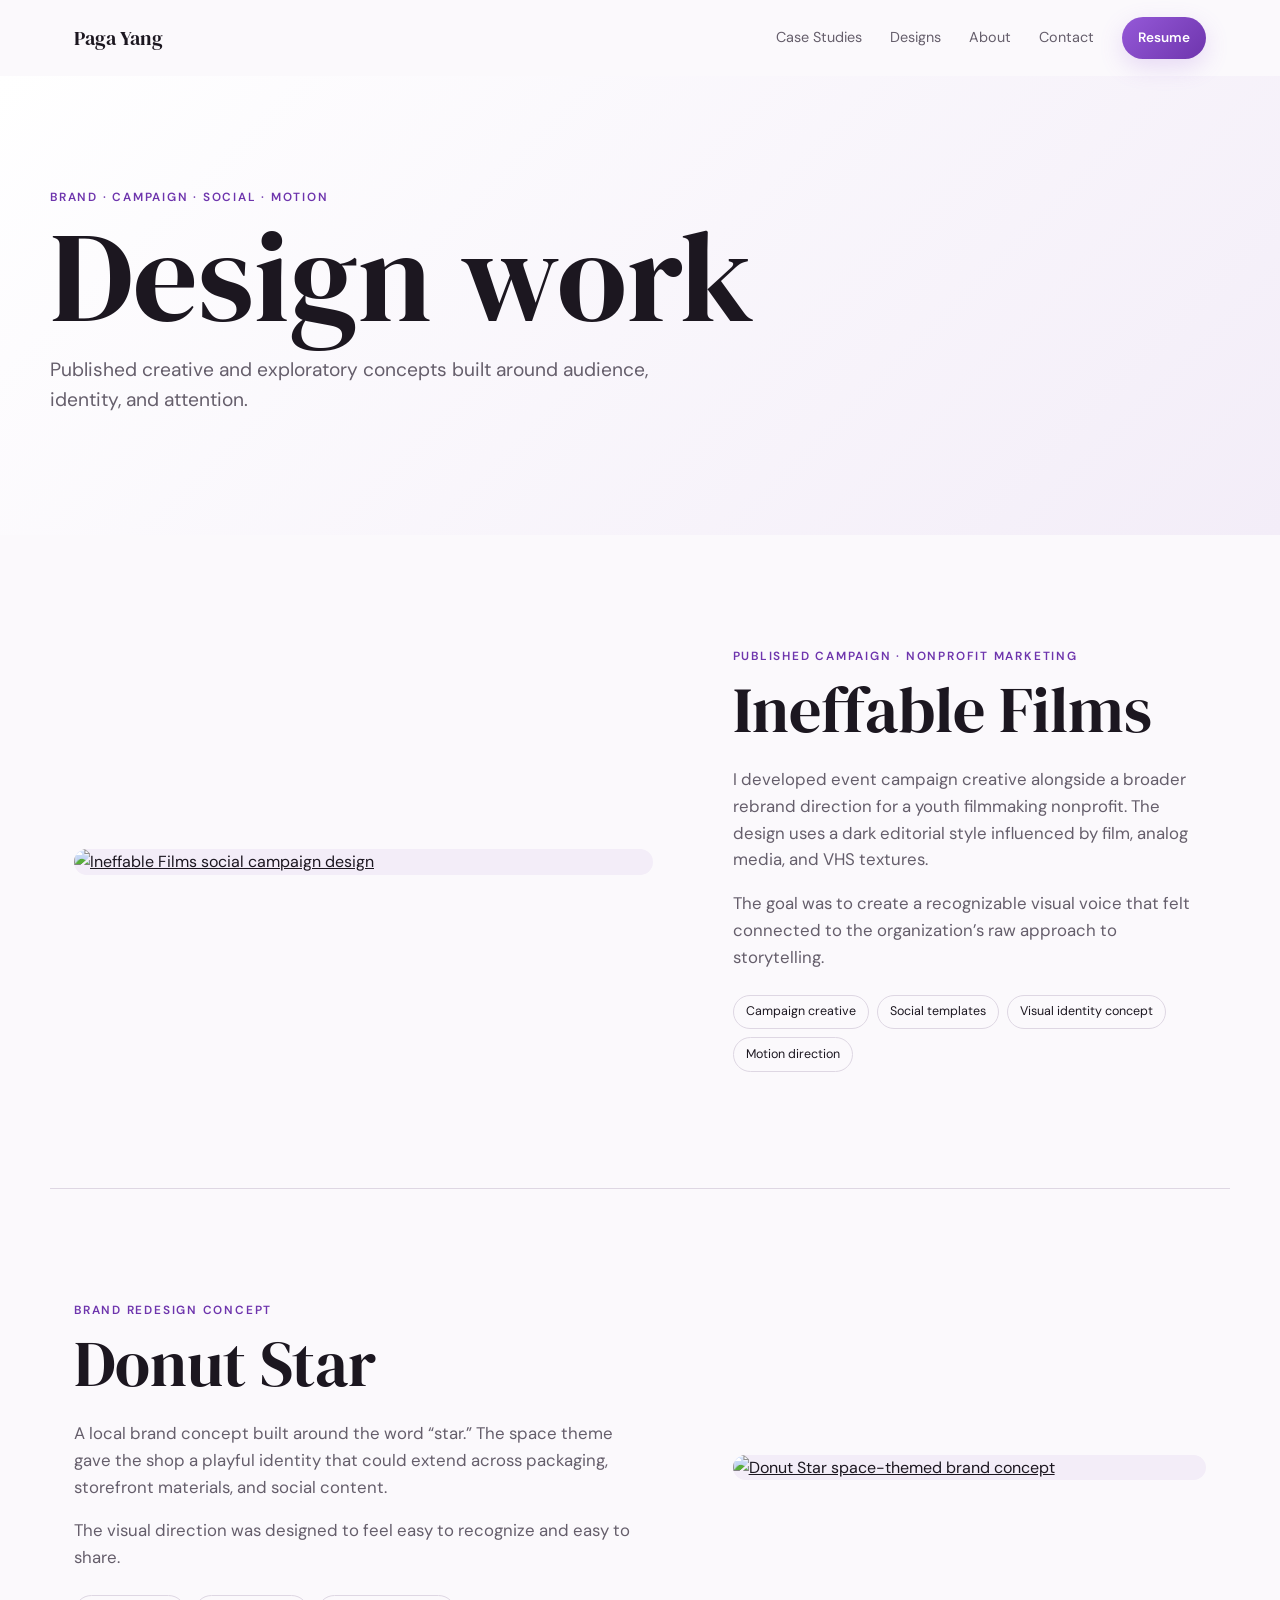
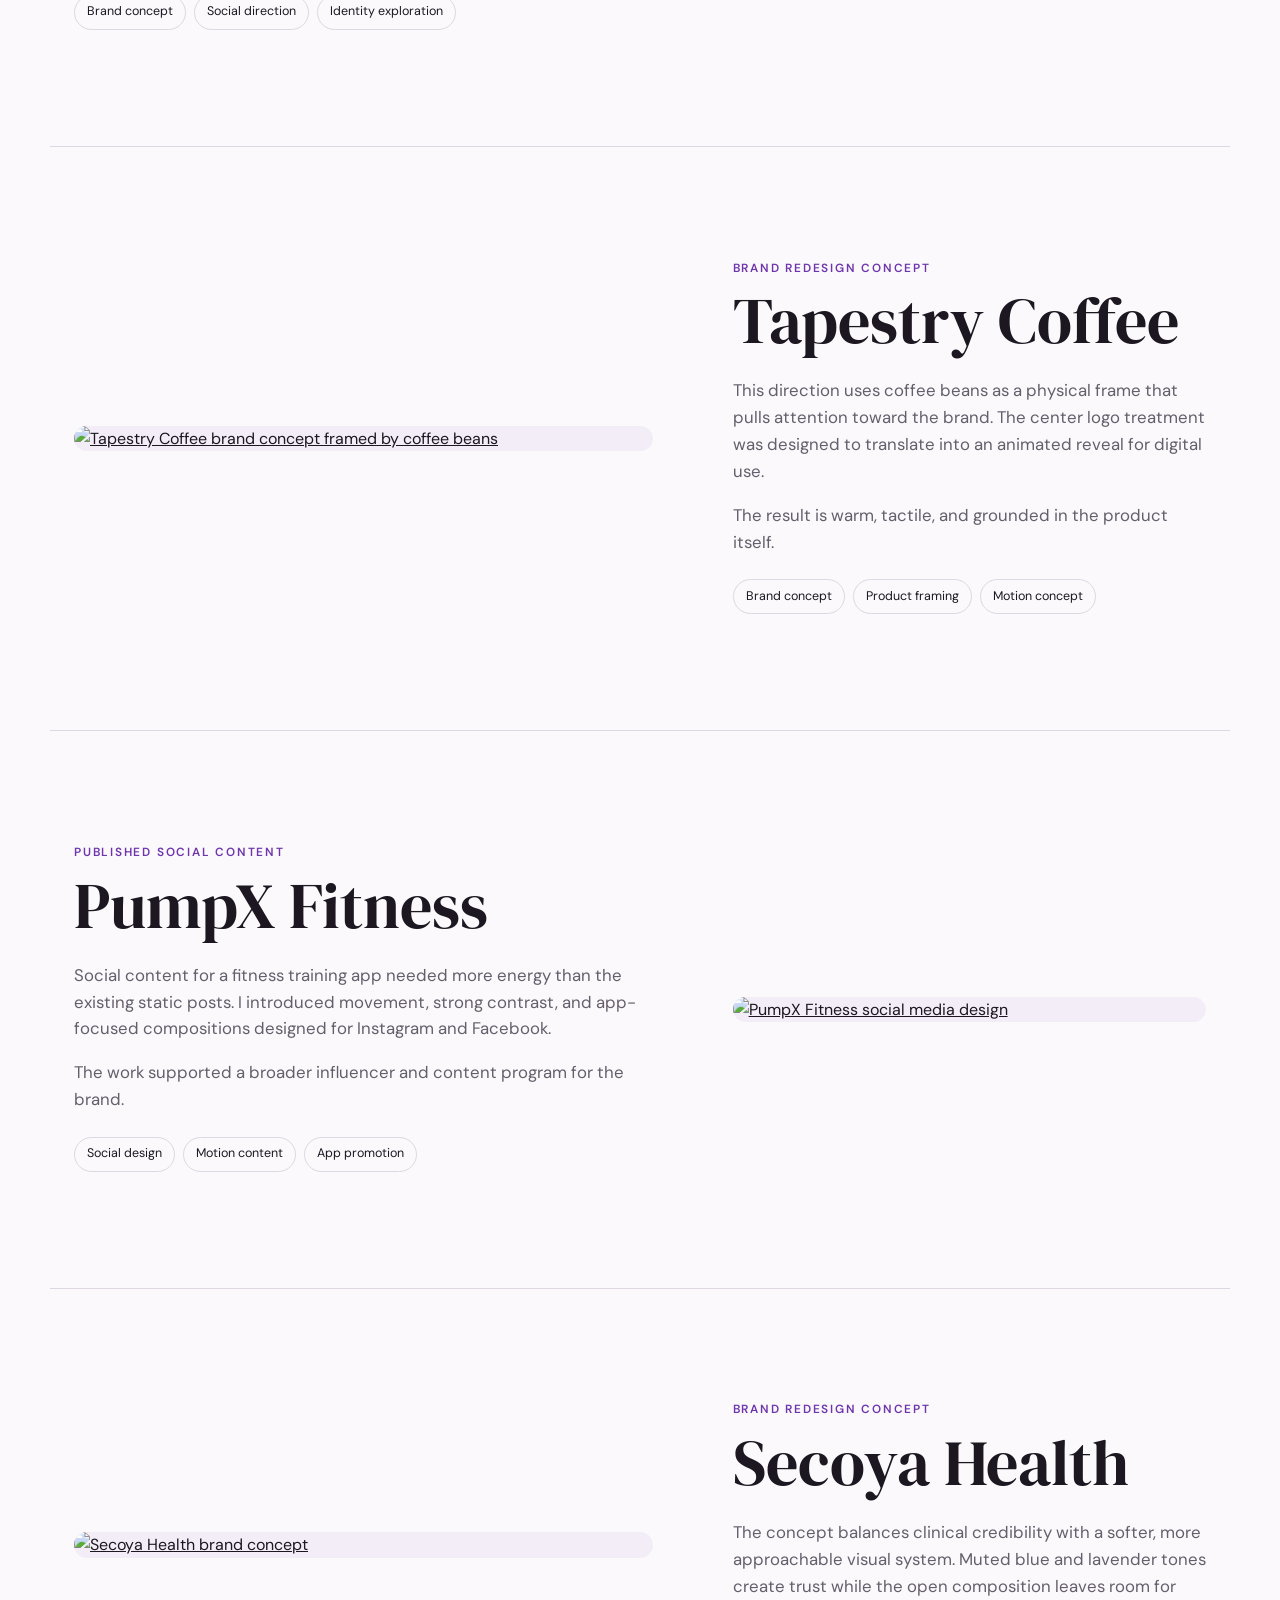
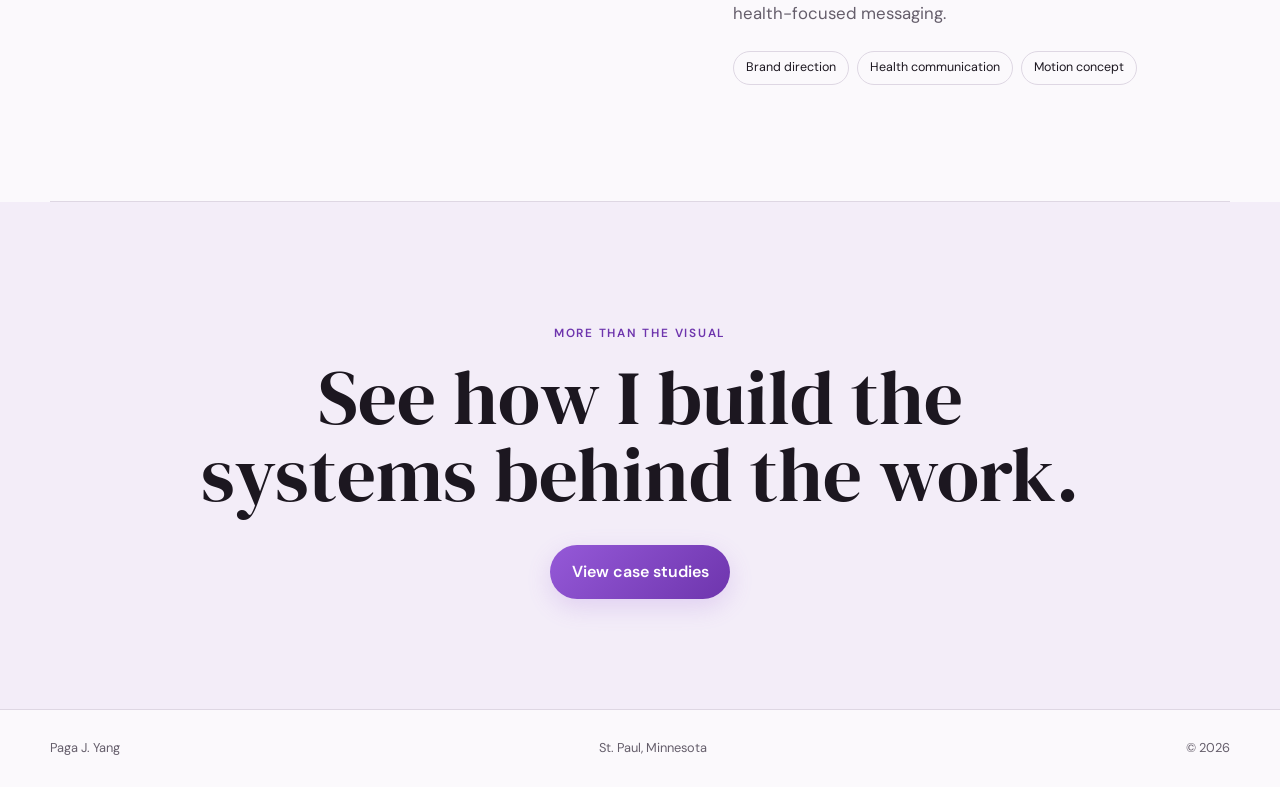
==== designs.html @ aa52af0d "Add files via upload" ====
<!doctype html>
<html lang="en">
<head>
  <meta charset="utf-8">
  <meta name="viewport" content="width=device-width,initial-scale=1">
  <meta name="description" content="Brand, campaign, social, and visual design work by Paga Yang.">
  <title>Design Work | Paga Yang</title>
  <link rel="stylesheet" href="styles.css">
</head>
<body>
  <a class="skip-link" href="#main">Skip to content</a>
  <header class="site-header">
    <a class="wordmark" href="index.html">Paga Yang</a>
    <button class="menu-button" aria-expanded="false" aria-controls="site-nav">Menu</button>
    <nav id="site-nav" aria-label="Primary navigation"><a href="index.html#work">Case Studies</a><a href="designs.html" aria-current="page">Designs</a><a href="index.html#about">About</a><a href="index.html#contact">Contact</a></nav>
    <a class="button button-small header-cta" href="assets/Paga_Yang_Resume.docx" download>Resume</a>
  </header>

  <main id="main">
    <section class="design-hero"><p class="eyebrow">Brand · Campaign · Social · Motion</p><h1>Design work</h1><p>Published creative and exploratory concepts built around audience, identity, and attention.</p></section>

    <section class="design-showcase" id="ineffable-films">
      <div class="design-visual"><a href="assets/ineffable-films.webp" target="_blank" rel="noreferrer"><img src="assets/ineffable-films.webp" alt="Ineffable Films social campaign design" loading="lazy"></a></div>
      <div class="design-copy"><p class="kicker">Published campaign · Nonprofit marketing</p><h2>Ineffable Films</h2><p>I developed event campaign creative alongside a broader rebrand direction for a youth filmmaking nonprofit. The design uses a dark editorial style influenced by film, analog media, and VHS textures.</p><p>The goal was to create a recognizable visual voice that felt connected to the organization’s raw approach to storytelling.</p><ul><li>Campaign creative</li><li>Social templates</li><li>Visual identity concept</li><li>Motion direction</li></ul></div>
    </section>

    <section class="design-showcase design-reverse" id="donut-star">
      <div class="design-visual"><a href="assets/donut-star.webp" target="_blank" rel="noreferrer"><img src="assets/donut-star.webp" alt="Donut Star space-themed brand concept" loading="lazy"></a></div>
      <div class="design-copy"><p class="kicker">Brand redesign concept</p><h2>Donut Star</h2><p>A local brand concept built around the word “star.” The space theme gave the shop a playful identity that could extend across packaging, storefront materials, and social content.</p><p>The visual direction was designed to feel easy to recognize and easy to share.</p><ul><li>Brand concept</li><li>Social direction</li><li>Identity exploration</li></ul></div>
    </section>

    <section class="design-showcase" id="tapestry-coffee">
      <div class="design-visual"><a href="assets/tapestry-coffee.webp" target="_blank" rel="noreferrer"><img src="assets/tapestry-coffee.webp" alt="Tapestry Coffee brand concept framed by coffee beans" loading="lazy"></a></div>
      <div class="design-copy"><p class="kicker">Brand redesign concept</p><h2>Tapestry Coffee</h2><p>This direction uses coffee beans as a physical frame that pulls attention toward the brand. The center logo treatment was designed to translate into an animated reveal for digital use.</p><p>The result is warm, tactile, and grounded in the product itself.</p><ul><li>Brand concept</li><li>Product framing</li><li>Motion concept</li></ul></div>
    </section>

    <section class="design-showcase design-reverse" id="pumpx">
      <div class="design-visual"><a href="assets/pumpx.webp" target="_blank" rel="noreferrer"><img src="assets/pumpx.webp" alt="PumpX Fitness social media design" loading="lazy"></a></div>
      <div class="design-copy"><p class="kicker">Published social content</p><h2>PumpX Fitness</h2><p>Social content for a fitness training app needed more energy than the existing static posts. I introduced movement, strong contrast, and app-focused compositions designed for Instagram and Facebook.</p><p>The work supported a broader influencer and content program for the brand.</p><ul><li>Social design</li><li>Motion content</li><li>App promotion</li></ul></div>
    </section>

    <section class="design-showcase" id="secoya-health">
      <div class="design-visual"><a href="assets/secoya-health.webp" target="_blank" rel="noreferrer"><img src="assets/secoya-health.webp" alt="Secoya Health brand concept" loading="lazy"></a></div>
      <div class="design-copy"><p class="kicker">Brand redesign concept</p><h2>Secoya Health</h2><p>The concept balances clinical credibility with a softer, more approachable visual system. Muted blue and lavender tones create trust while the open composition leaves room for health-focused messaging.</p><ul><li>Brand direction</li><li>Health communication</li><li>Motion concept</li></ul></div>
    </section>

    <section class="design-cta"><p class="section-number">More than the visual</p><h2>See how I build the systems behind the work.</h2><a class="button" href="index.html#work">View case studies</a></section>
  </main>
  <footer><span>Paga J. Yang</span><span>St. Paul, Minnesota</span><span>© <span id="year"></span></span></footer>
  <script src="script.js"></script>
</body>
</html>
---- styles.css ----
@import url('https://fonts.googleapis.com/css2?family=DM+Sans:wght@400;500;600&family=DM+Serif+Display:ital@0;1&display=swap');
:root{--ink:#1c1720;--muted:#655e6b;--paper:#fbf9fc;--lav:#f3edf8;--purple:#9559d8;--deep:#6e35ad;--line:#ded7e3;--white:#fff;--max:1180px}
*{box-sizing:border-box}html{scroll-behavior:smooth}body{margin:0;background:var(--paper);color:var(--ink);font-family:"DM Sans",sans-serif;line-height:1.6}a{color:inherit}img{max-width:100%;display:block}.skip-link{position:absolute;left:-9999px}.skip-link:focus{left:1rem;top:1rem;z-index:20;background:#fff;padding:.75rem}.site-header{height:76px;max-width:var(--max);margin:auto;padding:0 24px;display:flex;align-items:center;gap:28px}.wordmark{font-family:"DM Serif Display",serif;font-size:1.25rem;text-decoration:none;margin-right:auto}.site-header nav{display:flex;gap:28px}.site-header nav a{text-decoration:none;font-size:.9rem;color:var(--muted)}.site-header nav a:hover{color:var(--purple)}.menu-button{display:none;background:none;border:1px solid var(--line);padding:.55rem .75rem;border-radius:999px}.button{display:inline-flex;align-items:center;justify-content:center;background:linear-gradient(135deg,var(--purple),var(--deep));color:#fff;padding:.9rem 1.35rem;border-radius:999px;text-decoration:none;font-weight:600;box-shadow:0 8px 24px #9559d833}.button-small{padding:.65rem 1rem;font-size:.85rem}.hero{min-height:690px;background:radial-gradient(circle at 75% 45%,#eadcf6 0,transparent 27%),linear-gradient(135deg,#fff 5%,var(--lav));display:grid;grid-template-columns:1.15fr .85fr;align-items:center;gap:60px;padding:70px max(24px,calc((100vw - var(--max))/2))}.eyebrow,.section-number,.kicker{text-transform:uppercase;letter-spacing:.15em;font-size:.74rem;font-weight:600;color:var(--deep)}.eyebrow span{display:inline-block;width:8px;height:8px;background:#9bd582;border-radius:50%;margin-right:8px}.hero h1,.section h2,.contact h2{font:400 clamp(3.4rem,6.8vw,6.8rem)/.96 "DM Serif Display",serif;letter-spacing:-.035em;margin:.5rem 0 1.5rem}.hero h1 em,.about h2 em,.contact h2 em{color:var(--purple);font-weight:400}.hero-lede{font-size:1.15rem;max-width:660px;color:var(--muted)}.actions{display:flex;align-items:center;gap:24px;margin:2rem 0}.text-link{text-decoration:none;font-weight:600}.text-link span{margin-left:.5rem}.metric-row{display:grid;grid-template-columns:auto 1fr auto 1fr;align-items:center;gap:10px;color:var(--muted);font-size:.85rem}.metric-row strong{font-size:1.2rem;color:var(--ink)}.portrait-wrap{position:relative;align-self:end;display:flex;justify-content:center;max-width:460px;margin:0 auto}.portrait-wrap img{position:relative;z-index:2;max-height:540px;width:auto;object-fit:contain;filter:drop-shadow(0 22px 38px #5d3c7628)}.portrait-halo{position:absolute;width:74%;height:82%;bottom:0;border-radius:48% 48% 18px 18px;background:linear-gradient(#e9d9f6,#cda9ea)}.section{padding:110px max(24px,calc((100vw - var(--max))/2))}.section-heading{display:grid;grid-template-columns:1.5fr .7fr;gap:80px;align-items:end;margin-bottom:60px}.section-heading h2{font-size:clamp(2.8rem,5vw,5rem);margin:.7rem 0 0}.section-heading p{color:var(--muted);font-size:1.05rem}.expertise-grid{display:grid;grid-template-columns:repeat(2,1fr);gap:1px;background:var(--line);border:1px solid var(--line)}.expertise-grid article{background:var(--paper);padding:40px}.expertise-grid article span,.project-index{color:var(--purple);font-size:.8rem}.expertise-grid h3{font:400 1.7rem "DM Serif Display",serif;margin:.8rem 0}.expertise-grid p{color:var(--muted);margin:0}.work-section{background:#17131a;color:#fff}.work-section .section-heading p,.work-section .project-card p{color:#b8b0bd}.project-list{border-top:1px solid #3a333e}.project-card{display:grid;grid-template-columns:55px 1fr 60px;gap:25px;padding:42px 20px;border-bottom:1px solid #3a333e;text-decoration:none;transition:.25s}.project-card:hover{background:#251e29;transform:translateX(6px)}.project-card h3{font:400 clamp(2rem,4vw,3.8rem) "DM Serif Display",serif;margin:.3rem 0}.project-card p{max-width:720px}.project-card ul{display:flex;gap:10px;flex-wrap:wrap;list-style:none;padding:0}.project-card li{border:1px solid #4b424f;border-radius:99px;padding:.35rem .7rem;font-size:.75rem;color:#d8cedd}.project-arrow{font-size:2rem;align-self:center;justify-self:end;color:#c595f1}.about{background:#fff}.about-grid{display:grid;grid-template-columns:1fr 1fr;gap:90px}.about h2{font-size:clamp(3rem,5.5vw,5.3rem);margin:0}.large-copy{font-size:1.35rem;color:var(--ink)}.about-grid>div>p:not(.large-copy){color:var(--muted)}.stats{display:grid;grid-template-columns:repeat(3,1fr);border-top:1px solid var(--line);margin-top:36px;padding-top:28px;gap:18px}.stats strong{display:block;font:400 2.2rem "DM Serif Display",serif;color:var(--purple)}.stats span{font-size:.78rem;color:var(--muted)}.capabilities{background:var(--lav)}.skill-columns{display:grid;grid-template-columns:repeat(2,1fr);gap:35px 70px}.skill-columns h3{font:400 1.6rem "DM Serif Display",serif}.skill-columns p{color:var(--muted)}.contact{text-align:center;padding:120px 24px;background:linear-gradient(135deg,#f3eafa,#fff)}.contact h2{font-size:clamp(3.2rem,7vw,6.5rem);margin:.5rem auto 1rem}.contact>p:not(.section-number){max-width:620px;margin:0 auto;color:var(--muted)}.contact-links{display:flex;flex-wrap:wrap;justify-content:center;gap:14px;margin-top:35px}.contact-links a{border:1px solid var(--line);background:#fff;border-radius:99px;padding:.8rem 1rem;text-decoration:none}.contact-links a:hover{border-color:var(--purple);color:var(--deep)}footer{display:flex;justify-content:space-between;padding:28px max(24px,calc((100vw - var(--max))/2));font-size:.8rem;color:var(--muted);border-top:1px solid var(--line)}
.case-header{padding:24px max(24px,calc((100vw - 900px)/2));border-bottom:1px solid var(--line)}.back-link{text-decoration:none;color:var(--deep);font-weight:600}.case-hero{padding:90px max(24px,calc((100vw - 900px)/2)) 70px;background:linear-gradient(135deg,#fff,var(--lav))}.case-hero h1{font:400 clamp(3.5rem,8vw,7rem)/.96 "DM Serif Display",serif;margin:1rem 0}.case-summary{font-size:1.3rem;color:var(--muted);max-width:780px}.case-meta{display:flex;flex-wrap:wrap;gap:10px;margin-top:30px}.case-meta span{background:#fff;border:1px solid var(--line);border-radius:99px;padding:.45rem .8rem;font-size:.8rem}.case-body{max-width:900px;margin:auto;padding:80px 24px}.case-body section{display:grid;grid-template-columns:220px 1fr;gap:50px;padding:50px 0;border-bottom:1px solid var(--line)}.case-body h2{font:400 2rem "DM Serif Display",serif;margin:0}.case-body h3{font:400 1.5rem "DM Serif Display",serif}.case-body p{margin-top:0;color:#4d4651}.case-callout{background:#1d1720;color:#fff;padding:40px;border-radius:18px;margin:40px 0}.case-callout strong{font:400 2rem "DM Serif Display",serif;color:#d7aaf7}.next-case{display:flex;justify-content:space-between;align-items:center;text-decoration:none;padding:45px max(24px,calc((100vw - 900px)/2));background:var(--lav)}.next-case strong{font:400 1.8rem "DM Serif Display",serif}
.live-sites{display:flex;align-items:center;flex-wrap:wrap;gap:22px;margin-top:32px}.live-site-link{font-weight:600;color:var(--deep);text-decoration:none}.live-site-link:hover{text-decoration:underline}
.workflow-figure{margin:50px 0;border:1px solid var(--line);border-radius:18px;overflow:hidden;background:#090909}.workflow-figure a{display:block}.workflow-figure img{width:100%;max-height:760px;object-fit:contain;margin:auto}.workflow-figure figcaption{background:#fff;padding:20px 24px;color:var(--muted);font-size:.92rem}.workflow-figure figcaption strong{color:var(--ink)}.workflow-featured img{max-height:none}.workflow-gallery{display:grid;grid-template-columns:1.4fr .6fr;gap:28px;align-items:start}.workflow-gallery .workflow-figure{margin:20px 0}.workflow-narrow img{max-height:760px;width:auto}
.creative-section{background:#fff}.creative-grid{display:grid;grid-template-columns:repeat(2,1fr);gap:28px}.creative-card{overflow:hidden;border:1px solid var(--line);border-radius:20px;background:var(--paper);transition:transform .25s,box-shadow .25s}.creative-card:hover{transform:translateY(-5px);box-shadow:0 20px 45px #44334f17}.creative-card img{width:100%;aspect-ratio:4/3;object-fit:cover;background:var(--lav)}.creative-card>div{padding:26px}.creative-card h3{font:400 2rem "DM Serif Display",serif;margin:.35rem 0}.creative-card p:last-child{color:var(--muted);margin-bottom:0}.creative-wide{grid-column:1/-1;display:grid;grid-template-columns:1.2fr .8fr;align-items:center}.creative-wide img{height:100%;aspect-ratio:16/9}
.card-link{display:inline-block;margin-top:14px;color:var(--deep);font-weight:600;text-decoration:none}.card-link:hover{text-decoration:underline}.section-action{text-align:center;margin-top:42px}
.design-hero{padding:100px max(24px,calc((100vw - var(--max))/2));background:linear-gradient(135deg,#fff,var(--lav))}.design-hero h1{font:400 clamp(4.5rem,10vw,9rem)/.9 "DM Serif Display",serif;margin:.7rem 0 1.3rem}.design-hero>p:last-child{max-width:650px;font-size:1.2rem;color:var(--muted)}.design-showcase{max-width:var(--max);margin:auto;padding:100px 24px;display:grid;grid-template-columns:1.1fr .9fr;gap:80px;align-items:center;border-bottom:1px solid var(--line);scroll-margin-top:30px}.design-reverse .design-visual{order:2}.design-visual{background:var(--lav);border-radius:22px;overflow:hidden}.design-visual img{width:100%;max-height:720px;object-fit:contain}.design-copy h2{font:400 clamp(3rem,5vw,5rem)/1 "DM Serif Display",serif;margin:.5rem 0 1.5rem}.design-copy>p:not(.kicker){color:var(--muted);font-size:1.05rem}.design-copy ul{display:flex;flex-wrap:wrap;gap:8px;list-style:none;padding:0;margin-top:24px}.design-copy li{border:1px solid var(--line);border-radius:99px;padding:.4rem .75rem;font-size:.78rem}.design-cta{text-align:center;padding:110px 24px;background:var(--lav)}.design-cta h2{font:400 clamp(2.8rem,6vw,5.5rem)/1 "DM Serif Display",serif;max-width:900px;margin:1rem auto 2rem}
.reveal{animation:rise .7s ease both}@keyframes rise{from{opacity:0;transform:translateY(18px)}to{opacity:1;transform:none}}@media(prefers-reduced-motion:reduce){html{scroll-behavior:auto}.reveal{animation:none}}
@media(max-width:800px){.site-header{height:auto;min-height:68px;flex-wrap:wrap;padding:14px 20px}.menu-button{display:block}.site-header nav{display:none;order:4;width:100%;flex-direction:column;gap:0}.site-header nav.open{display:flex}.site-header nav a{padding:.7rem 0;border-top:1px solid var(--line)}.header-cta{display:none}.hero{grid-template-columns:1fr;padding-top:60px}.hero h1{font-size:3.7rem}.portrait-wrap{max-height:420px}.portrait-wrap img{max-height:420px}.section-heading,.about-grid,.case-body section,.design-showcase{grid-template-columns:1fr;gap:20px}.design-showcase{padding-top:70px;padding-bottom:70px}.design-reverse .design-visual{order:0}.expertise-grid,.skill-columns,.creative-grid,.workflow-gallery{grid-template-columns:1fr}.creative-wide{grid-column:auto;display:block}.section{padding-top:80px;padding-bottom:80px}.project-card{grid-template-columns:35px 1fr}.project-arrow{display:none}.metric-row{grid-template-columns:auto 1fr}.stats{grid-template-columns:1fr}.case-hero{padding-top:60px}.contact-links{flex-direction:column;align-items:stretch;max-width:420px;margin-left:auto;margin-right:auto}footer{flex-direction:column;gap:6px}}
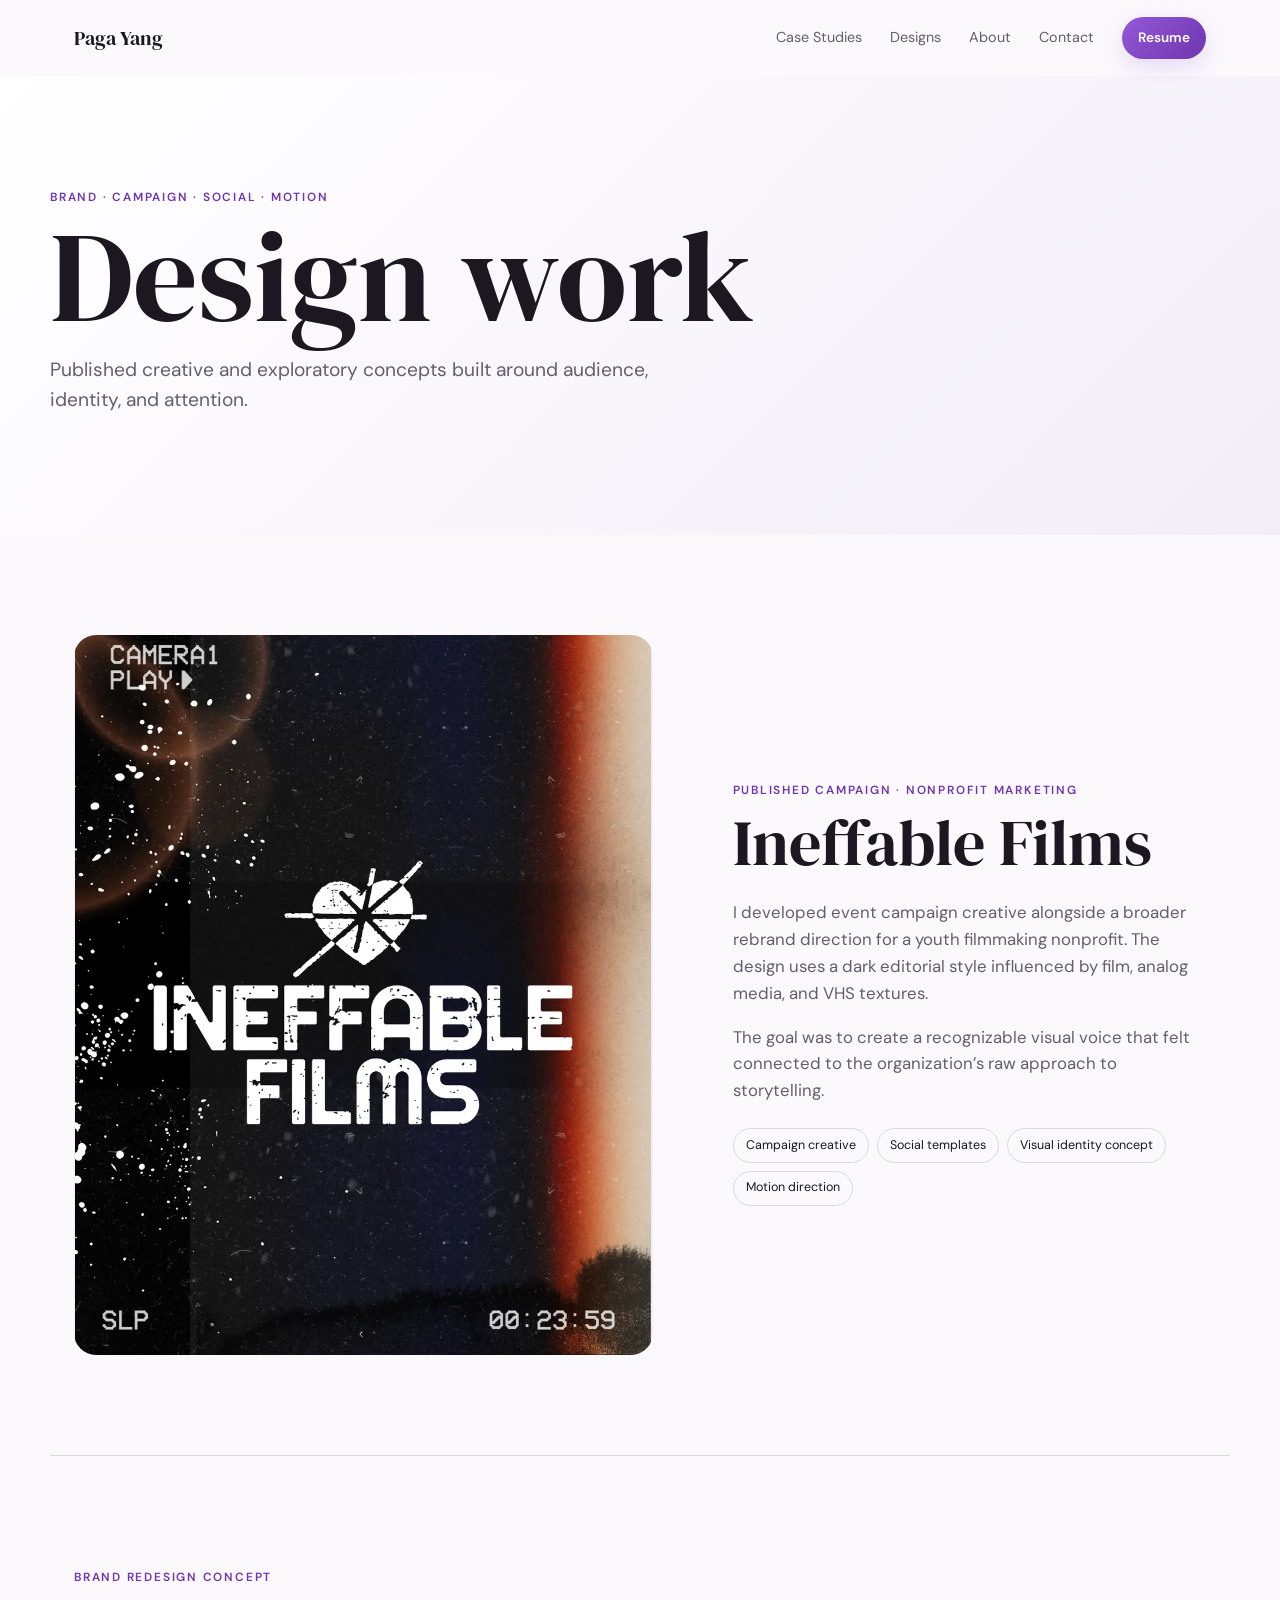
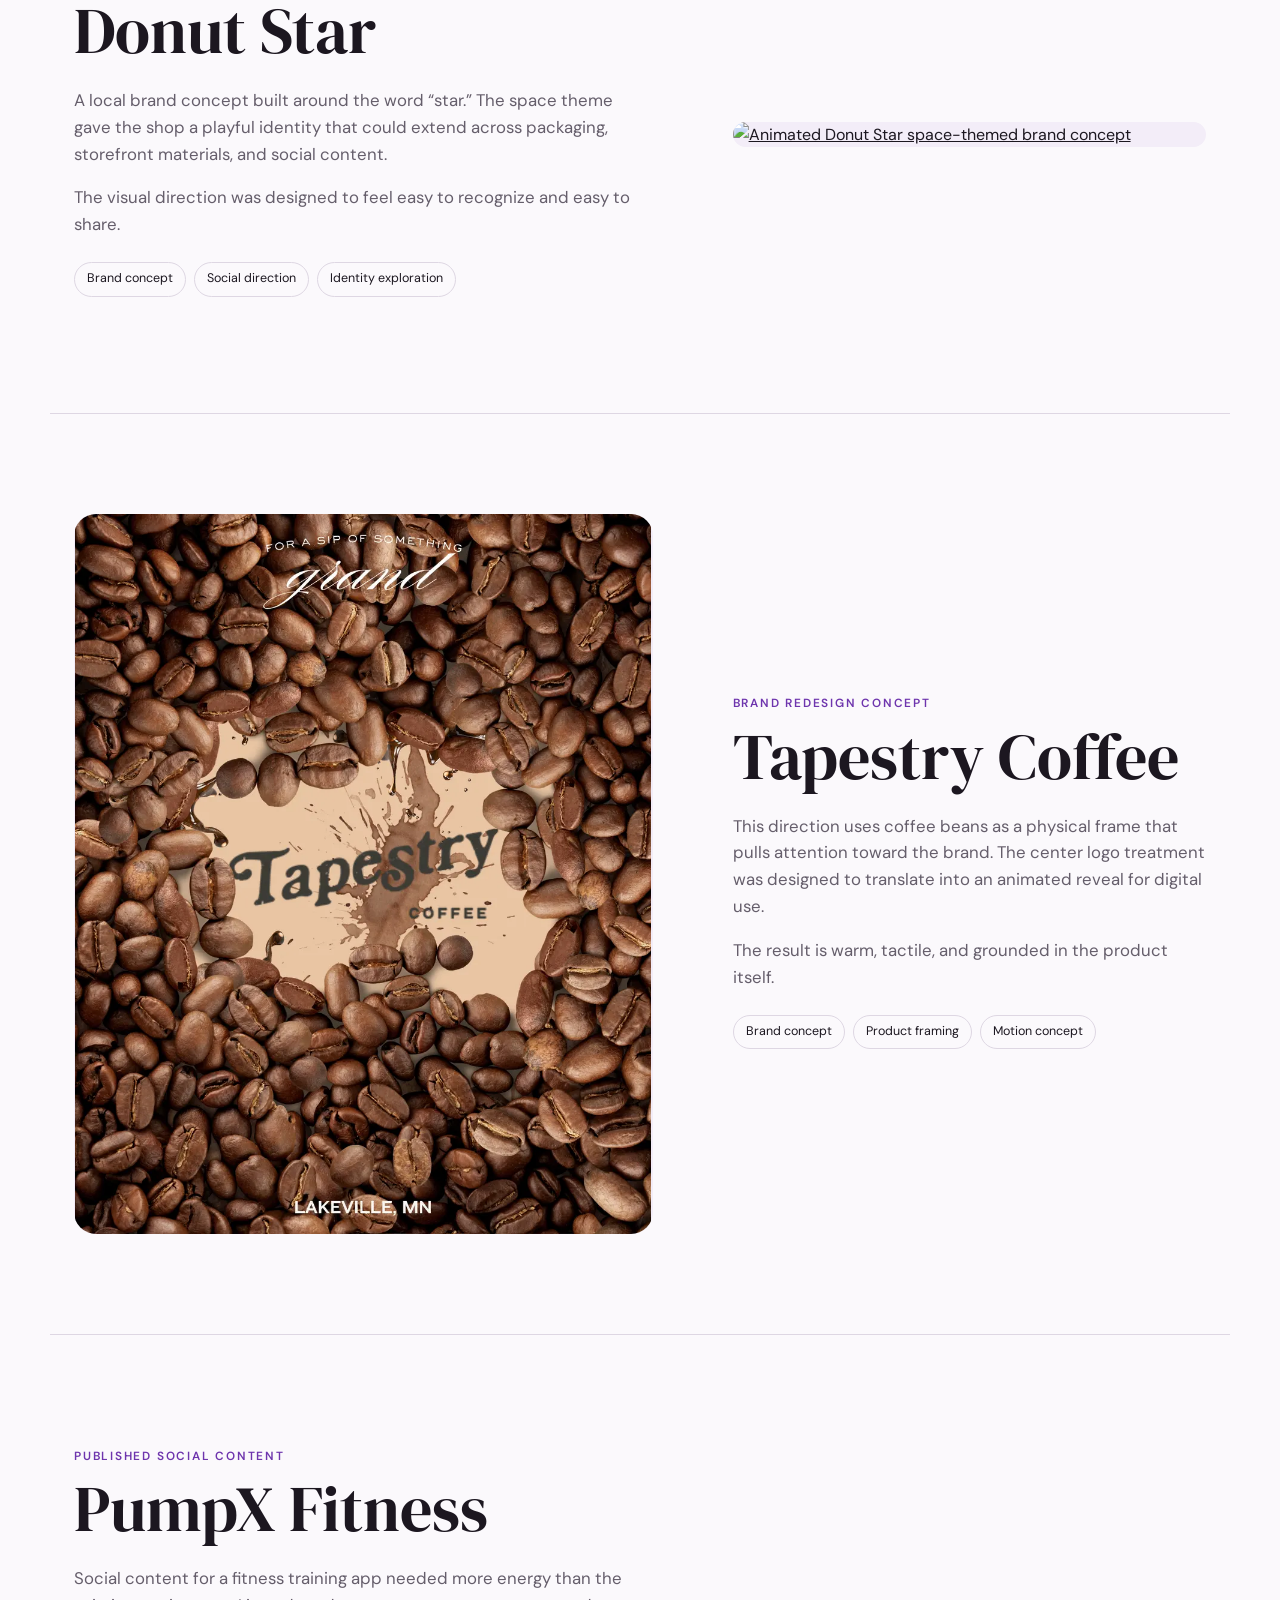
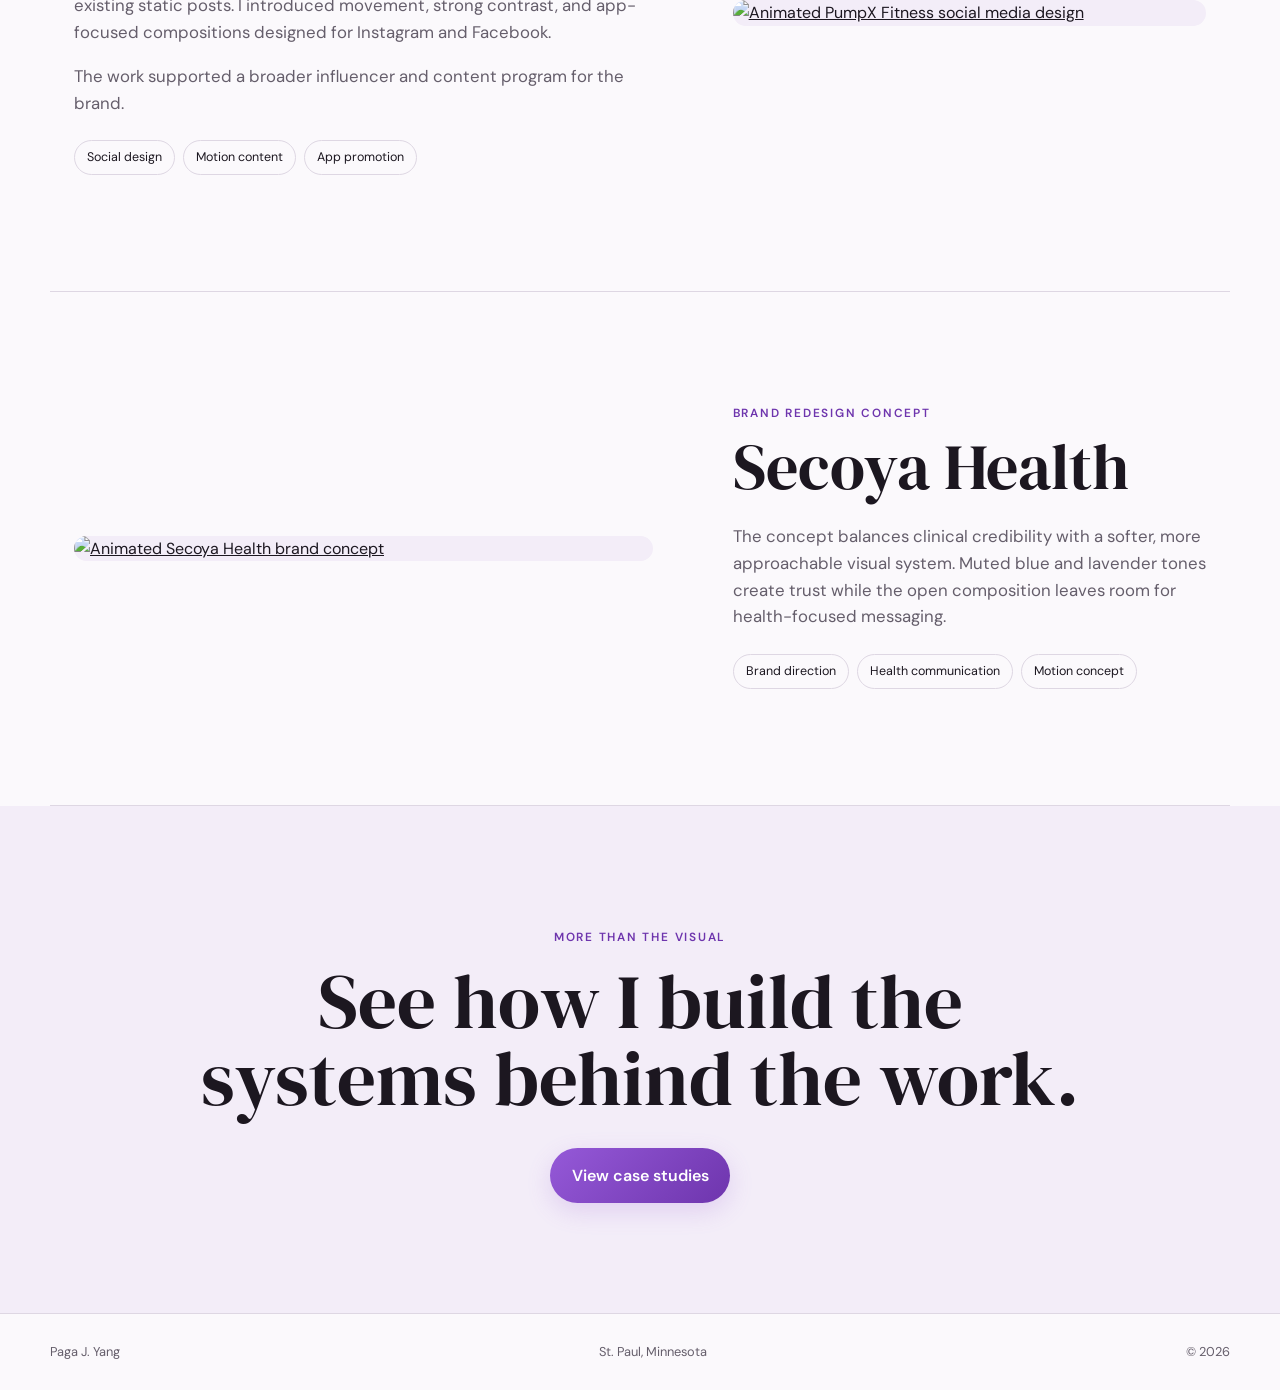
==== commit c83a9b33: "Add files via upload" ====
--- a/designs.html
+++ b/designs.html
@@ -25,7 +25,7 @@
     </section>
 
     <section class="design-showcase design-reverse" id="donut-star">
-      <div class="design-visual"><a href="assets/donut-star.webp" target="_blank" rel="noreferrer"><img src="assets/donut-star.webp" alt="Donut Star space-themed brand concept" loading="lazy"></a></div>
+      <div class="design-visual"><a href="assets/donut-star.gif" target="_blank" rel="noreferrer"><img src="assets/donut-star.gif" alt="Animated Donut Star space-themed brand concept" loading="lazy"></a></div>
       <div class="design-copy"><p class="kicker">Brand redesign concept</p><h2>Donut Star</h2><p>A local brand concept built around the word “star.” The space theme gave the shop a playful identity that could extend across packaging, storefront materials, and social content.</p><p>The visual direction was designed to feel easy to recognize and easy to share.</p><ul><li>Brand concept</li><li>Social direction</li><li>Identity exploration</li></ul></div>
     </section>
 
@@ -35,12 +35,12 @@
     </section>
 
     <section class="design-showcase design-reverse" id="pumpx">
-      <div class="design-visual"><a href="assets/pumpx.webp" target="_blank" rel="noreferrer"><img src="assets/pumpx.webp" alt="PumpX Fitness social media design" loading="lazy"></a></div>
+      <div class="design-visual"><a href="assets/pumpx.gif" target="_blank" rel="noreferrer"><img src="assets/pumpx.gif" alt="Animated PumpX Fitness social media design" loading="lazy"></a></div>
       <div class="design-copy"><p class="kicker">Published social content</p><h2>PumpX Fitness</h2><p>Social content for a fitness training app needed more energy than the existing static posts. I introduced movement, strong contrast, and app-focused compositions designed for Instagram and Facebook.</p><p>The work supported a broader influencer and content program for the brand.</p><ul><li>Social design</li><li>Motion content</li><li>App promotion</li></ul></div>
     </section>
 
     <section class="design-showcase" id="secoya-health">
-      <div class="design-visual"><a href="assets/secoya-health.webp" target="_blank" rel="noreferrer"><img src="assets/secoya-health.webp" alt="Secoya Health brand concept" loading="lazy"></a></div>
+      <div class="design-visual"><a href="assets/secoya-health.gif" target="_blank" rel="noreferrer"><img src="assets/secoya-health.gif" alt="Animated Secoya Health brand concept" loading="lazy"></a></div>
       <div class="design-copy"><p class="kicker">Brand redesign concept</p><h2>Secoya Health</h2><p>The concept balances clinical credibility with a softer, more approachable visual system. Muted blue and lavender tones create trust while the open composition leaves room for health-focused messaging.</p><ul><li>Brand direction</li><li>Health communication</li><li>Motion concept</li></ul></div>
     </section>
 
